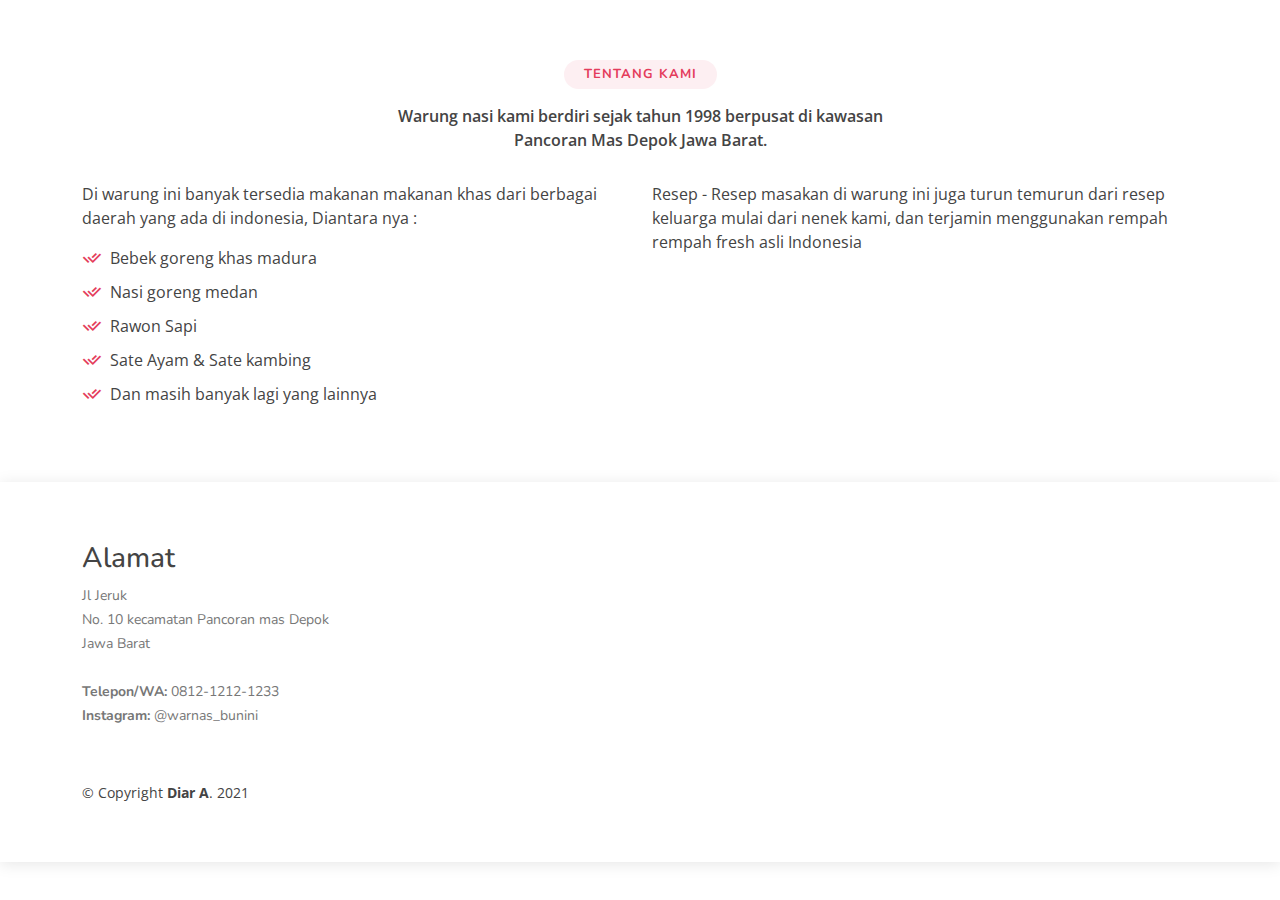
==== about.html @ f4745e51 "add new file about.html" ====
<!DOCTYPE html>
<html lang="en">

<head>
  <meta charset="utf-8">
  <meta content="width=device-width, initial-scale=1.0" name="viewport">

  <title>Warung Nasi Ibu Nini</title>
  <meta content="" name="description">
  <meta content="" name="keywords">

  <!-- Favicons -->
  <link href="" rel="icon">
  <link href="assets/img/apple-touch-icon.png" rel="apple-touch-icon">

  <!-- Google Fonts -->
  <link href="https://fonts.googleapis.com/css?family=Open+Sans:300,300i,400,400i,600,600i,700,700i|Nunito:300,300i,400,400i,600,600i,700,700i|Poppins:300,300i,400,400i,500,500i,600,600i,700,700i" rel="stylesheet">

  <!-- Vendor CSS Files -->
  <link href="assets/vendor/bootstrap/css/bootstrap.min.css" rel="stylesheet">
  <link href="assets/vendor/bootstrap-icons/bootstrap-icons.css" rel="stylesheet">
  <link href="assets/vendor/boxicons/css/boxicons.min.css" rel="stylesheet">
  <link href="assets/vendor/glightbox/css/glightbox.min.css" rel="stylesheet">
  <link href="assets/vendor/remixicon/remixicon.css" rel="stylesheet">
  <link href="assets/vendor/swiper/swiper-bundle.min.css" rel="stylesheet">

  <!-- Template Main CSS File -->
  <link href="assets/css/style.css" rel="stylesheet">

  <!-- =======================================================
  * Template Name: Tempo - v4.3.0
  * Template URL: https://bootstrapmade.com/tempo-free-onepage-bootstrap-theme/
  * Author: BootstrapMade.com
  * License: https://bootstrapmade.com/license/
  ======================================================== -->
</head>

<body>

    <section id="about" class="about">
        <div class="container">
  
          <div class="section-title">
            <h2>Tentang Kami</h2>
            <p>Warung nasi kami berdiri sejak tahun 1998 berpusat di kawasan Pancoran Mas Depok Jawa Barat.</p>
          </div>
  
          <div class="row content">
            <div class="col-lg-6">
              <p>
                Di warung ini banyak tersedia makanan makanan khas dari berbagai daerah yang ada di indonesia, Diantara nya : 
              </p>
              <ul>
                <li><i class="ri-check-double-line"></i> Bebek goreng khas madura</li>
                <li><i class="ri-check-double-line"></i> Nasi goreng medan</li>
                <li><i class="ri-check-double-line"></i> Rawon Sapi</li>
                <li><i class="ri-check-double-line"></i> Sate Ayam & Sate kambing</li>
                <li><i class="ri-check-double-line"></i> Dan masih banyak lagi yang lainnya</li>
              </ul>
            </div>
            <div class="col-lg-6 pt-4 pt-lg-0">
              <p>
                Resep - Resep masakan di warung ini juga turun temurun dari resep keluarga mulai dari nenek kami, dan terjamin menggunakan rempah rempah fresh asli Indonesia
              </p>
        
            </div>
          </div>
  
        </div>
      </section><!-- End About Section -->

      <footer id="footer">

        <div class="footer-top">
          <div class="container">
            <div class="row">
    
              <div class="col-lg-3 col-md-6 footer-contact">
                <h3>Alamat</h3>
                <p>
                  Jl Jeruk <br>
                  No. 10 kecamatan Pancoran mas Depok<br>
                  Jawa Barat <br><br>
                  <strong>Telepon/WA:</strong> 0812-1212-1233<br>
                  <strong>Instagram:</strong> @warnas_bunini<br>
                </p>
              </div>
    
          
        <div class="container d-md-flex py-4">
    
          <div class="me-md-auto text-center text-md-start">
            <div class="copyright">
              &copy; Copyright <strong><span>Diar A</span></strong>. 2021
            </div>
            <div class="credits">
           
            </div>
          </div>
          <!-- <div class="social-links text-center text-md-right pt-3 pt-md-0">
            <a href="#" class="twitter"><i class="bx bxl-twitter"></i></a>
            <a href="#" class="facebook"><i class="bx bxl-facebook"></i></a>
            <a href="#" class="instagram"><i class="bx bxl-instagram"></i></a>
            <a href="#" class="google-plus"><i class="bx bxl-skype"></i></a>
            <a href="#" class="linkedin"><i class="bx bxl-linkedin"></i></a>
          </div>
        </div>
      </footer><!-- End Footer -->
    
      <a href="#" class="back-to-top d-flex align-items-center justify-content-center"><i class="bi bi-arrow-up-short"></i></a>
    
      <!-- Vendor JS Files -->
      <script src="assets/vendor/bootstrap/js/bootstrap.bundle.min.js"></script>
      <script src="assets/vendor/glightbox/js/glightbox.min.js"></script>
      <script src="assets/vendor/isotope-layout/isotope.pkgd.min.js"></script>
      <script src="assets/vendor/php-email-form/validate.js"></script>
      <script src="assets/vendor/swiper/swiper-bundle.min.js"></script>
    
      <!-- Template Main JS File -->
      <script src="assets/js/main.js"></script>
    
    </body>
    
    </html>
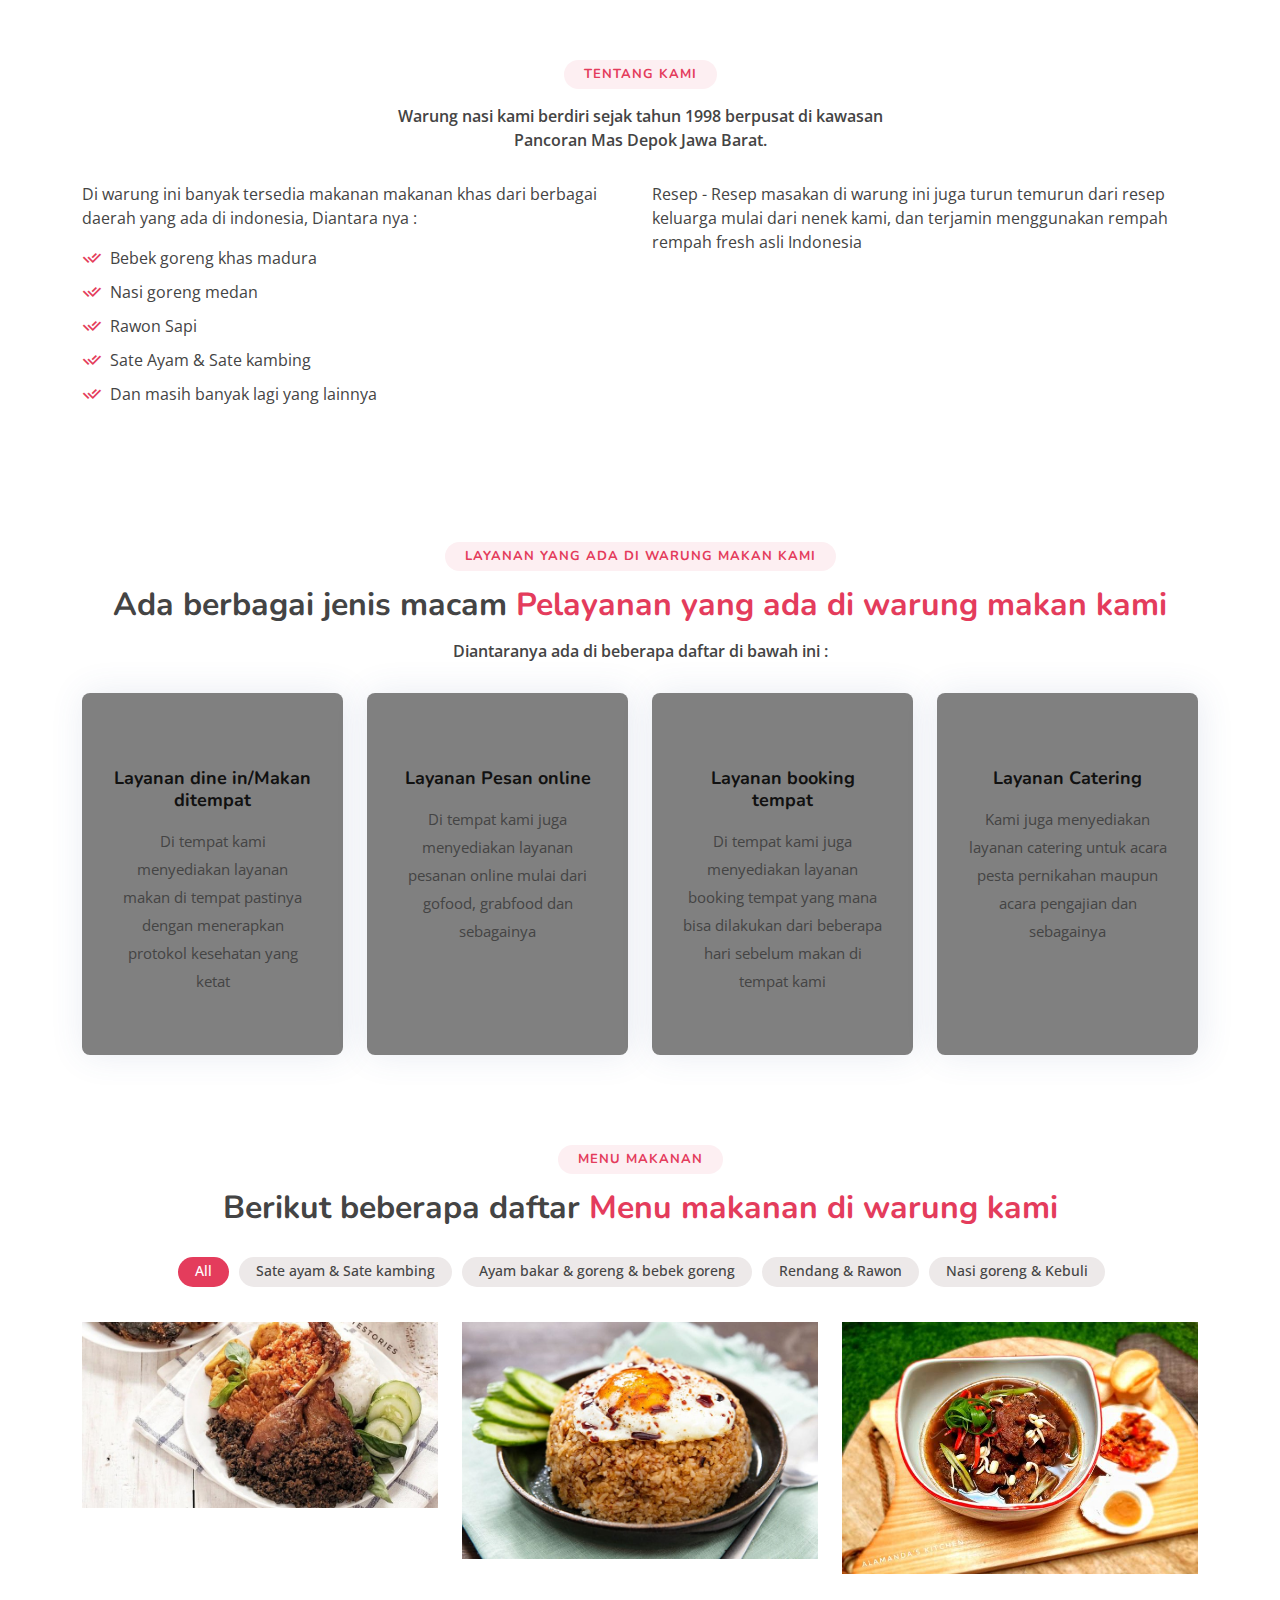
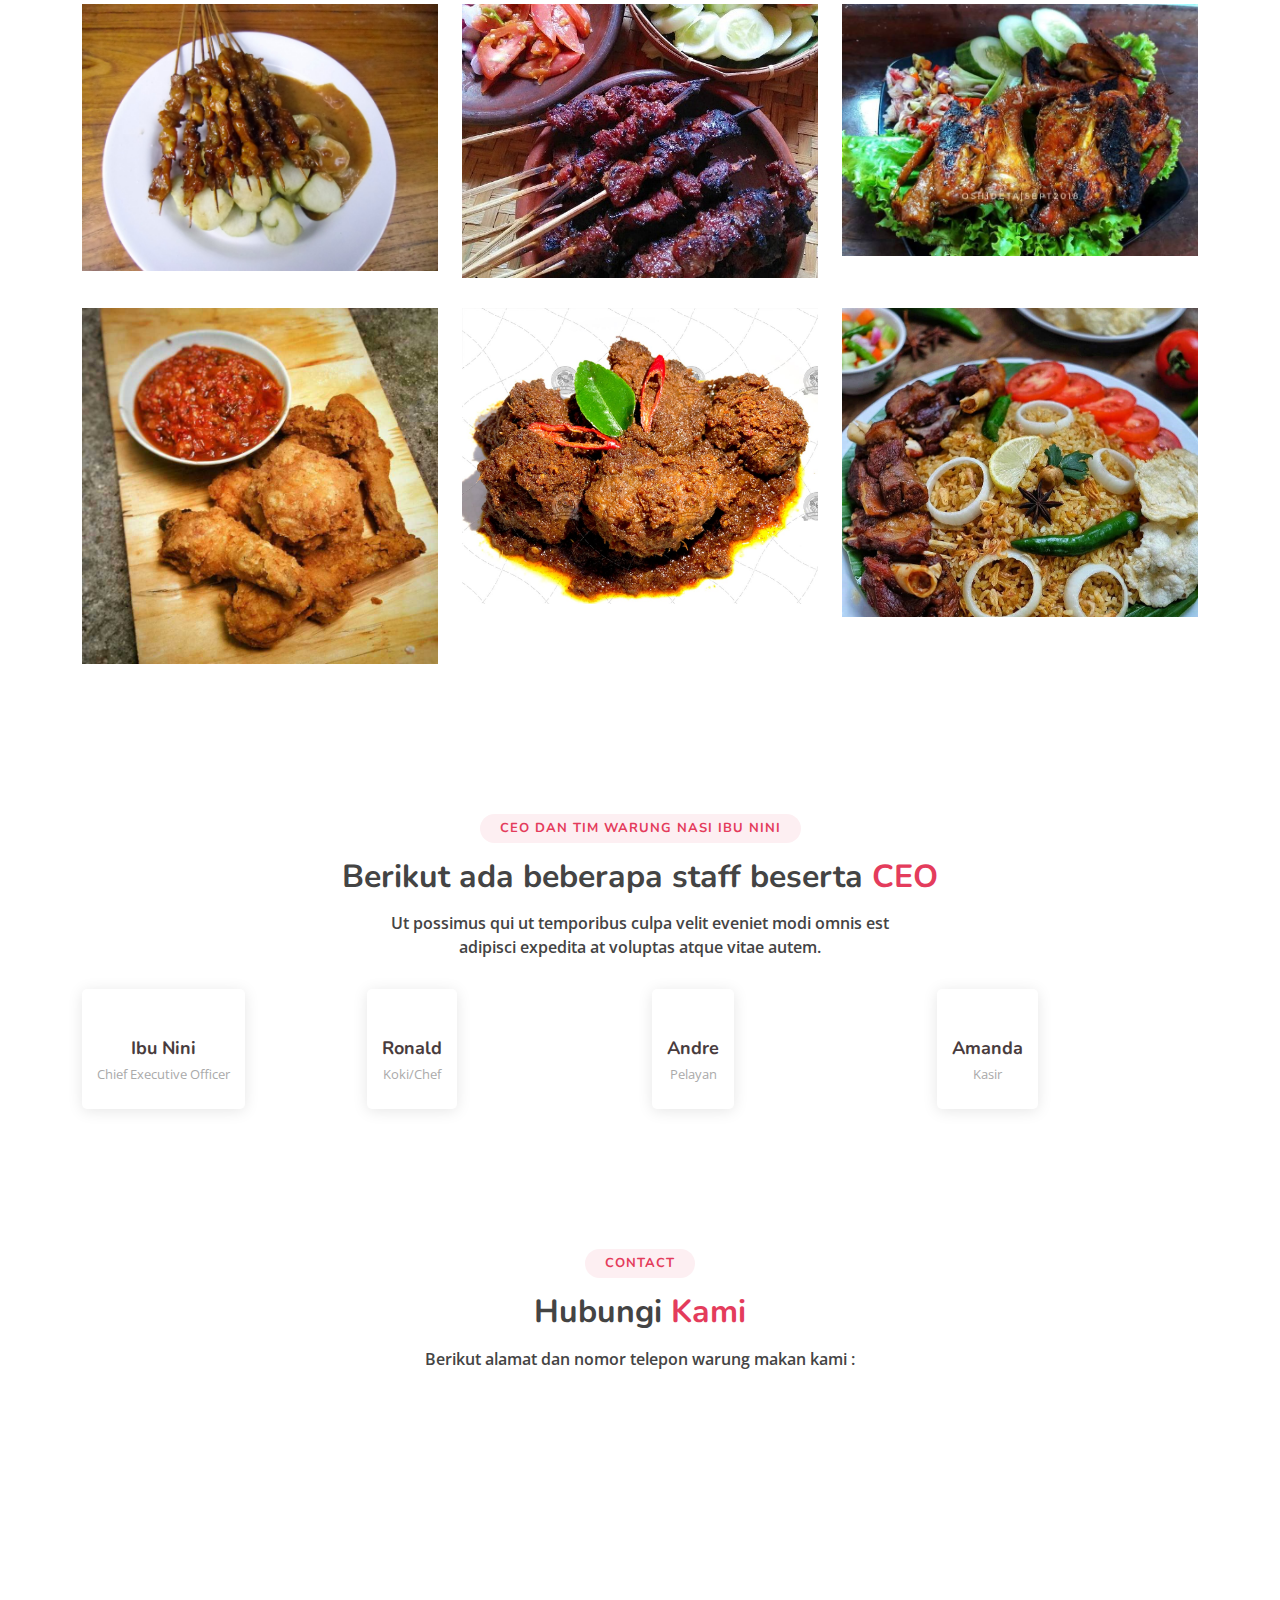
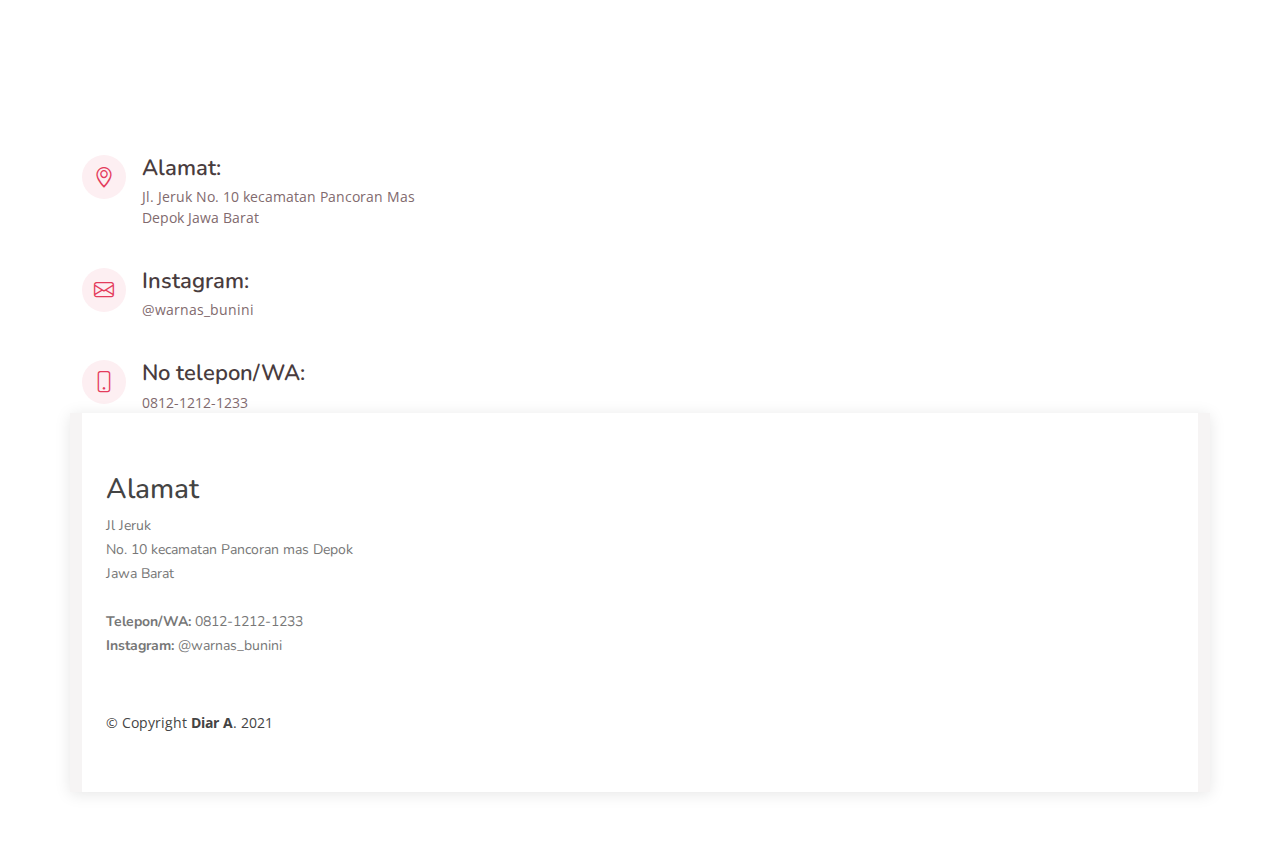
==== commit 2105d427: "edit file on about.html" ====
--- a/about.html
+++ b/about.html
@@ -69,6 +69,298 @@
         </div>
       </section><!-- End About Section -->
 
+      <section id="services" class="services">
+        <div class="container">
+  
+          <div class="section-title">
+            <h2>Layanan yang ada di warung makan kami</h2>
+            <h3>Ada berbagai jenis macam <span>Pelayanan yang ada di warung makan kami </span></h3>
+            <p>Diantaranya ada di beberapa daftar di bawah ini : </p>
+          </div>
+  
+          <div class="row">
+            <div class="col-md-6 col-lg-3 d-flex align-items-stretch mb-5 mb-lg-0">
+              <div class="icon-box">
+                <div class="icon"><i class=""></i></div>
+                <h4 class="title"><a href="">Layanan dine in/Makan ditempat</a></h4>
+                <p class="description">Di tempat kami menyediakan layanan makan di tempat pastinya dengan menerapkan protokol kesehatan yang ketat</p>
+              </div>
+            </div>
+  
+            <div class="col-md-6 col-lg-3 d-flex align-items-stretch mb-5 mb-lg-0">
+              <div class="icon-box">
+                <div class="icon"><i class=""></i></div>
+                <h4 class="title"><a href="">Layanan Pesan online</a></h4>
+                <p class="description">Di tempat kami juga menyediakan layanan pesanan online mulai dari gofood, grabfood dan sebagainya</p>
+              </div>
+            </div>
+  
+            <div class="col-md-6 col-lg-3 d-flex align-items-stretch mb-5 mb-lg-0">
+              <div class="icon-box">
+                <div class="icon"><i class=""></i></div>
+                <h4 class="title"><a href="">Layanan booking tempat</a></h4>
+                <p class="description">Di tempat kami juga menyediakan layanan booking tempat yang mana bisa dilakukan dari beberapa hari sebelum makan di tempat kami </p>
+              </div>
+            </div>
+  
+            <div class="col-md-6 col-lg-3 d-flex align-items-stretch mb-5 mb-lg-0">
+              <div class="icon-box">
+                <div class="icon"><i class=""></i></div>
+                <h4 class="title"><a href="">Layanan Catering</a></h4>
+                <p class="description">Kami juga menyediakan layanan catering untuk acara pesta pernikahan maupun acara pengajian dan sebagainya</p>
+              </div>
+            </div>
+  
+          </div>
+  
+        </div>
+      </section><!-- End Services Section -->
+
+      <section id="portfolio" class="portfolio">
+        <div class="container">
+  
+          <div class="section-title">
+            <h2>Menu Makanan</h2>
+            <h3>Berikut beberapa daftar <span>Menu makanan di warung kami</span></h3>
+          </div>
+  
+          <div class="row">
+            <div class="col-lg-12 d-flex justify-content-center">
+              <ul id="portfolio-flters">
+                <li data-filter="*" class="filter-active">All</li>
+                <li data-filter=".filter-sate">Sate ayam & Sate kambing</li>
+                <li data-filter=".filter-ayam">Ayam bakar & goreng & bebek goreng</li>
+                <li data-filter=".filter-daging">Rendang & Rawon</li>
+                <li data-filter=".filter-nasi">Nasi goreng & Kebuli</li>
+              </ul>
+            </div>
+          </div>
+  
+          <div class="row portfolio-container">
+  
+            <div class="col-lg-4 col-md-6 portfolio-item filter-ayam">
+              <img src="assets/img/makanan/bebek.jpg" class="img-fluid" alt="">
+              <div class="portfolio-info">
+                <h4>Bebek Goreng Madura</h4>
+                <p>Bebek Goreng Khas Madura</p>
+                <a href="assets/img/portfolio/portfolio-1.jpg" data-gallery="portfolioGallery" class="portfolio-lightbox preview-link" title="App 1"><i class="bx bx-plus"></i></a>
+                <a href="portfolio-details.html" class="details-link" title="More Details"><i class="bx bx-link"></i></a>
+              </div>
+            </div>
+  
+            <div class="col-lg-4 col-md-6 portfolio-item filter-nasi">
+              <img src="assets/img/makanan/nasi_goreng.jpg" class="img-fluid" alt="">
+              <div class="portfolio-info">
+                <h4>Nasi goreng medan</h4>
+                <p>Nasi goreng medan</p>
+                <a href="assets/img/makanan/nasi_goreng.jpg" data-gallery="portfolioGallery" class="portfolio-lightbox preview-link" title="Nasi Goreng Medan"><i class="bx bx-plus"></i></a>
+                <a href="portfolio-details.html" class="details-link" title="More Details"><i class="bx bx-link"></i></a>
+              </div>
+            </div>
+  
+            <div class="col-lg-4 col-md-6 portfolio-item filter-daging">
+              <img src="assets/img/makanan/rawon.jpg" class="img-fluid" alt="">
+              <div class="portfolio-info">
+                <h4>Rawon Sapi</h4>
+                <p>Rawon Sapi</p>
+                <a href="assets/img/portfolio/portfolio-3.jpg" data-gallery="portfolioGallery" class="portfolio-lightbox preview-link" title="App 2"><i class="bx bx-plus"></i></a>
+                <a href="portfolio-details.html" class="details-link" title="More Details"><i class="bx bx-link"></i></a>
+              </div>
+            </div>
+  
+            <div class="col-lg-4 col-md-6 portfolio-item filter-sate">
+              <img src="assets/img/makanan/sate_ayam.jpg" class="img-fluid" alt="">
+              <div class="portfolio-info">
+                <h4>Sate Ayam</h4>
+                <p>Sate Ayam</p>
+                <a href="assets/img/makanan/sate_ayam.jpg" data-gallery="portfolioGallery" class="portfolio-lightbox preview-link" title="Sate Ayam"><i class="bx bx-plus"></i></a>
+                <a href="portfolio-details.html" class="details-link" title="More Details"><i class="bx bx-link"></i></a>
+              </div>
+            </div>
+  
+            <div class="col-lg-4 col-md-6 portfolio-item filter-sate">
+              <img src="assets/img/makanan/sate_kambing.jpg" class="img-fluid" alt="">
+              <div class="portfolio-info">
+                <h4>Sate Kambing</h4>
+                <p>Sate Kambing</p>
+                <a href="assets/img/makanan/sate_kambing.jpg" data-gallery="portfolioGallery" class="portfolio-lightbox preview-link" title="Sate Kambing"><i class="bx bx-plus"></i></a>
+                <a href="portfolio-details.html" class="details-link" title="More Details"><i class="bx bx-link"></i></a>
+              </div>
+            </div>
+  
+            <div class="col-lg-4 col-md-6 portfolio-item filter-ayam">
+              <img src="assets/img/makanan/ayam_bakar.jpg" class="img-fluid" alt="">
+              <div class="portfolio-info">
+                <h4>Ayam bakar</h4>
+                <p>Ayam bakar</p>
+                <a href="assets/img/makanan/ayam_bakar.jpg" data-gallery="portfolioGallery" class="portfolio-lightbox preview-link" title="Ayam bakar"><i class="bx bx-plus"></i></a>
+                <a href="portfolio-details.html" class="details-link" title="More Details"><i class="bx bx-link"></i></a>
+              </div>
+            </div>
+  
+            <div class="col-lg-4 col-md-6 portfolio-item filter-ayam">
+              <img src="assets/img/makanan/ayam_goreng.jpg" class="img-fluid" alt="">
+              <div class="portfolio-info">
+                <h4>Ayam Goreng</h4>
+                <p>Ayam goreng</p>
+                <a href="assets/img/makanan/ayam_goreng.jpg" data-gallery="portfolioGallery" class="portfolio-lightbox preview-link" title="Ayam goreng"><i class="bx bx-plus"></i></a>
+                <a href="portfolio-details.html" class="details-link" title="More Details"><i class="bx bx-link"></i></a>
+              </div>
+            </div>
+  
+            <div class="col-lg-4 col-md-6 portfolio-item filter-daging">
+              <img src="assets/img/makanan/rendang.jpg" class="img-fluid" alt="">
+              <div class="portfolio-info">
+                <h4>Rendang</h4>
+                <p>Rendang</p>
+                <a href="assets/img/makanan/rendang.jpg" data-gallery="portfolioGallery" class="portfolio-lightbox preview-link" title="Rendang"><i class="bx bx-plus"></i></a>
+                <a href="portfolio-details.html" class="details-link" title="More Details"><i class="bx bx-link"></i></a>
+              </div>
+            </div>
+  
+            <div class="col-lg-4 col-md-6 portfolio-item filter-nasi">
+              <img src="assets/img/makanan/nasi.jpg" class="img-fluid" alt="">
+              <div class="portfolio-info">
+                <h4>Nasi Kebuli</h4>
+                <p>Nasi Kebuli</p>
+                <a href="assets/img/makanan/nasi.jpg" data-gallery="portfolioGallery" class="portfolio-lightbox preview-link" title="Nasi Kebuli"><i class="bx bx-plus"></i></a>
+                <a href="portfolio-details.html" class="details-link" title="More Details"><i class="bx bx-link"></i></a>
+              </div>
+            </div>
+  
+          </div>
+  
+        </div>
+      </section>
+
+      <section id="team" class="team">
+        <div class="container">
+  
+          <div class="section-title">
+            <h2>Ceo dan tim warung nasi Ibu Nini</h2>
+            <h3>Berikut ada beberapa staff beserta <span>CEO</span></h3>
+            <p>Ut possimus qui ut temporibus culpa velit eveniet modi omnis est adipisci expedita at voluptas atque vitae autem.</p>
+          </div>
+  
+          <div class="row">
+  
+            <div class="col-lg-3 col-md-6 d-flex align-items-stretch">
+              <div class="member">
+                <div class="member-img">
+                  <img src="" class="img-fluid" alt="">
+                  <div class="social">
+                    <a href=""><i class="bi bi-twitter"></i></a>
+                    <a href=""><i class="bi bi-facebook"></i></a>
+                    <a href=""><i class="bi bi-instagram"></i></a>
+                    <a href=""><i class="bi bi-linkedin"></i></a>
+                  </div>
+                </div>
+                <div class="member-info">
+                  <h4>Ibu Nini</h4>
+                  <span>Chief Executive Officer</span>
+                </div>
+              </div>
+            </div>
+  
+            <div class="col-lg-3 col-md-6 d-flex align-items-stretch">
+              <div class="member">
+                <div class="member-img">
+                  <img src="" class="img-fluid" alt="">
+                  <div class="social">
+                    <a href=""><i class="bi bi-twitter"></i></a>
+                    <a href=""><i class="bi bi-facebook"></i></a>
+                    <a href=""><i class="bi bi-instagram"></i></a>
+                    <a href=""><i class="bi bi-linkedin"></i></a>
+                  </div>
+                </div>
+                <div class="member-info">
+                  <h4>Ronald</h4>
+                  <span>Koki/Chef</span>
+                </div>
+              </div>
+            </div>
+  
+            <div class="col-lg-3 col-md-6 d-flex align-items-stretch">
+              <div class="member">
+                <div class="member-img">
+                  <img src="" class="img-fluid" alt="">
+                  <div class="social">
+                    <a href=""><i class="bi bi-twitter"></i></a>
+                    <a href=""><i class="bi bi-facebook"></i></a>
+                    <a href=""><i class="bi bi-instagram"></i></a>
+                    <a href=""><i class="bi bi-linkedin"></i></a>
+                  </div>
+                </div>
+                <div class="member-info">
+                  <h4>Andre</h4>
+                  <span>Pelayan</span>
+                </div>
+              </div>
+            </div>
+  
+            <div class="col-lg-3 col-md-6 d-flex align-items-stretch">
+              <div class="member">
+                <div class="member-img">
+                  <img src="" class="img-fluid" alt="">
+                  <div class="social">
+                    <a href=""><i class="bi bi-twitter"></i></a>
+                    <a href=""><i class="bi bi-facebook"></i></a>
+                    <a href=""><i class="bi bi-instagram"></i></a>
+                    <a href=""><i class="bi bi-linkedin"></i></a>
+                  </div>
+                </div>
+                <div class="member-info">
+                  <h4>Amanda</h4>
+                  <span>Kasir</span>
+                </div>
+              </div>
+            </div>
+  
+          </div>
+  
+        </div>
+      </section><!-- End Team Section -->
+  
+      <!-- ======= Contact Section ======= -->
+      <section id="contact" class="contact">
+        <div class="container">
+  
+          <div class="section-title">
+            <h2>Contact</h2>
+            <h3>Hubungi <span>Kami</span></h3>
+            <p>Berikut alamat dan nomor telepon warung makan kami : </p>
+          </div>
+  
+          <div>
+            <iframe src="https://www.google.com/maps/embed?pb=!1m18!1m12!1m3!1d3964.919554271836!2d106.79176461477009!3d-6.404365295366127!2m3!1f0!2f0!3f0!3m2!1i1024!2i768!4f13.1!3m3!1m2!1s0x2e69e91547768489%3A0x8e4fe12301f94c27!2sJl.%20Chentiong%20II%2C%20Rangkapan%20Jaya%2C%20Kec.%20Pancoran%20Mas%2C%20Kota%20Depok%2C%20Jawa%20Barat%2016435!5e0!3m2!1sen!2sid!4v1629292716322!5m2!1sen!2sid" width="1300" height="300" style="border:0;" allowfullscreen="" loading="lazy"></iframe>
+          </div>
+  
+          <div class="row mt-5">
+  
+            <div class="col-lg-4">
+              <div class="info">
+                <div class="address">
+                  <i class="bi bi-geo-alt"></i>
+                  <h4>Alamat:</h4>
+                  <p>Jl. Jeruk No. 10 kecamatan Pancoran Mas Depok Jawa Barat</p>
+                </div>
+  
+                <div class="email">
+                  <i class="bi bi-envelope"></i>
+                  <h4>Instagram:</h4>
+                  <p>@warnas_bunini</p>
+                </div>
+  
+                <div class="phone">
+                  <i class="bi bi-phone"></i>
+                  <h4>No telepon/WA:</h4>
+                  <p>0812-1212-1233</p>
+                </div>
+  
+              </div>
+  
+            </div>
+
       <footer id="footer">
 
         <div class="footer-top">
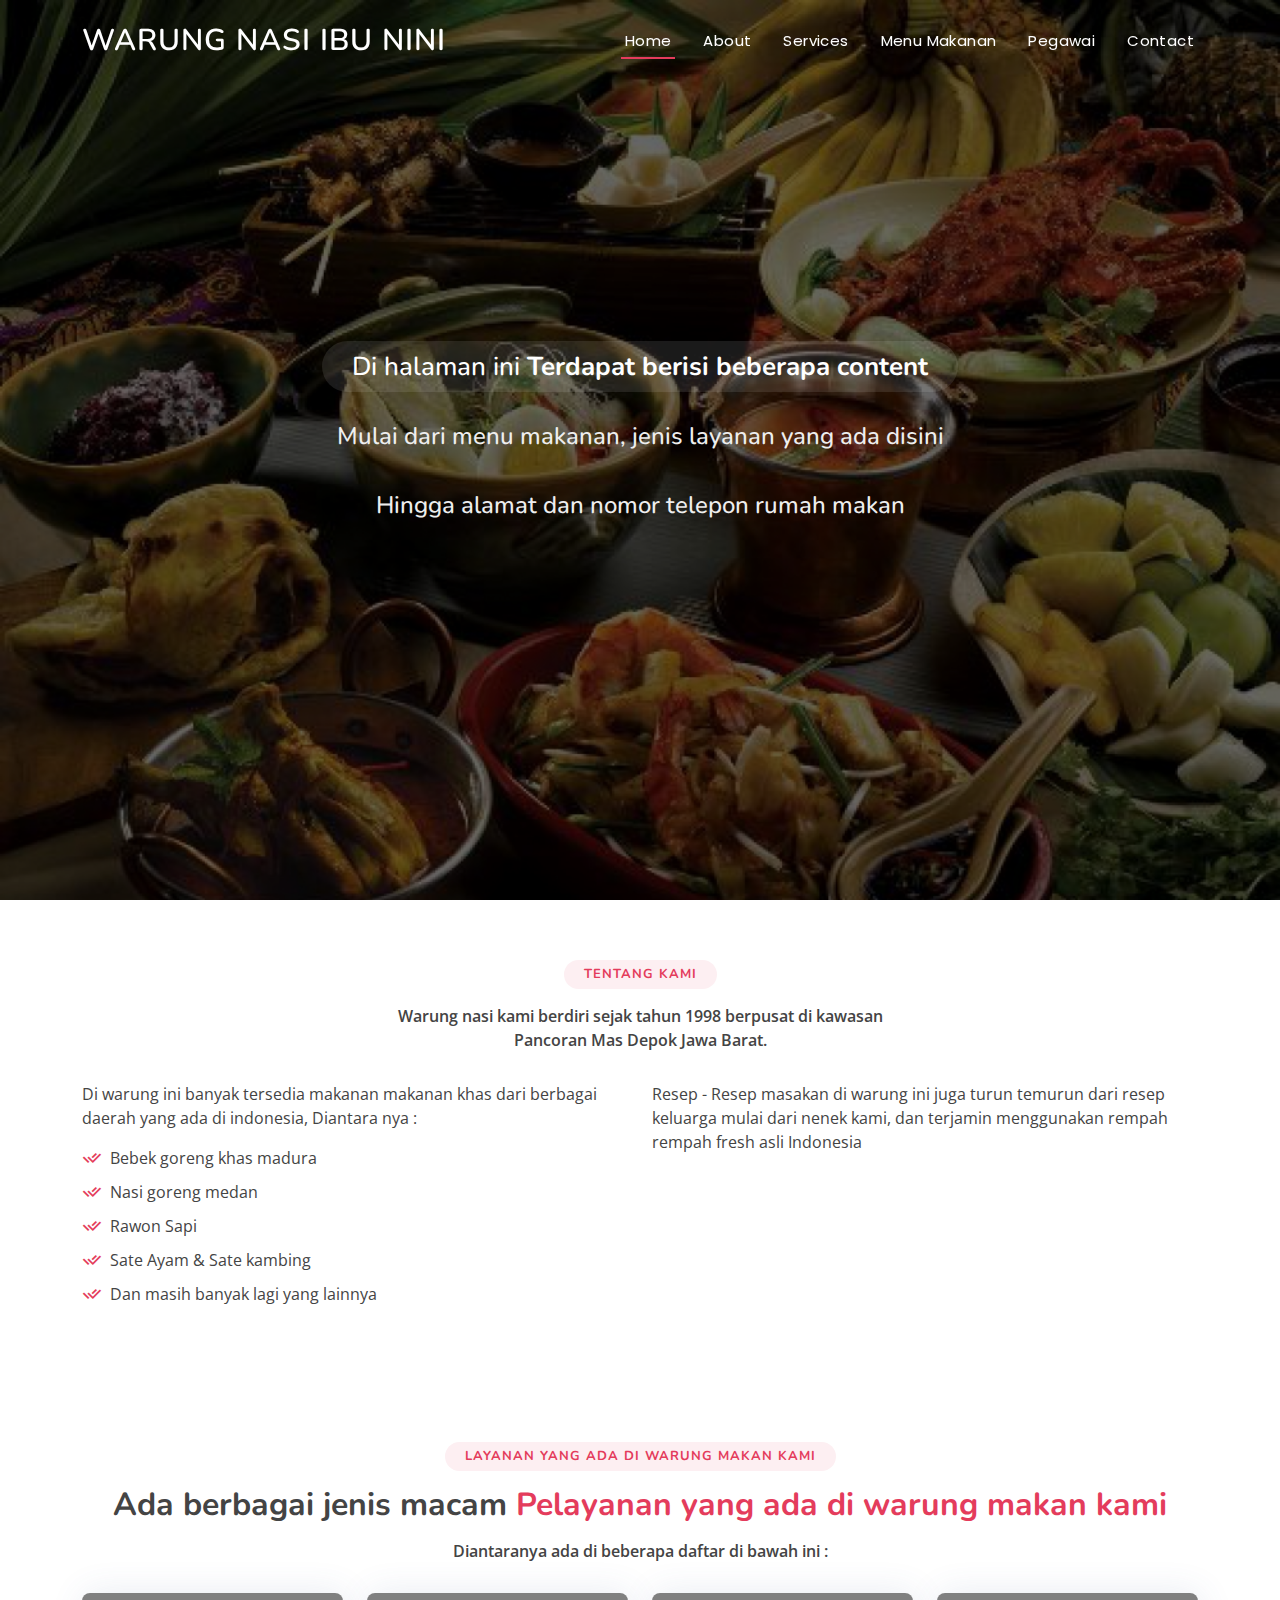
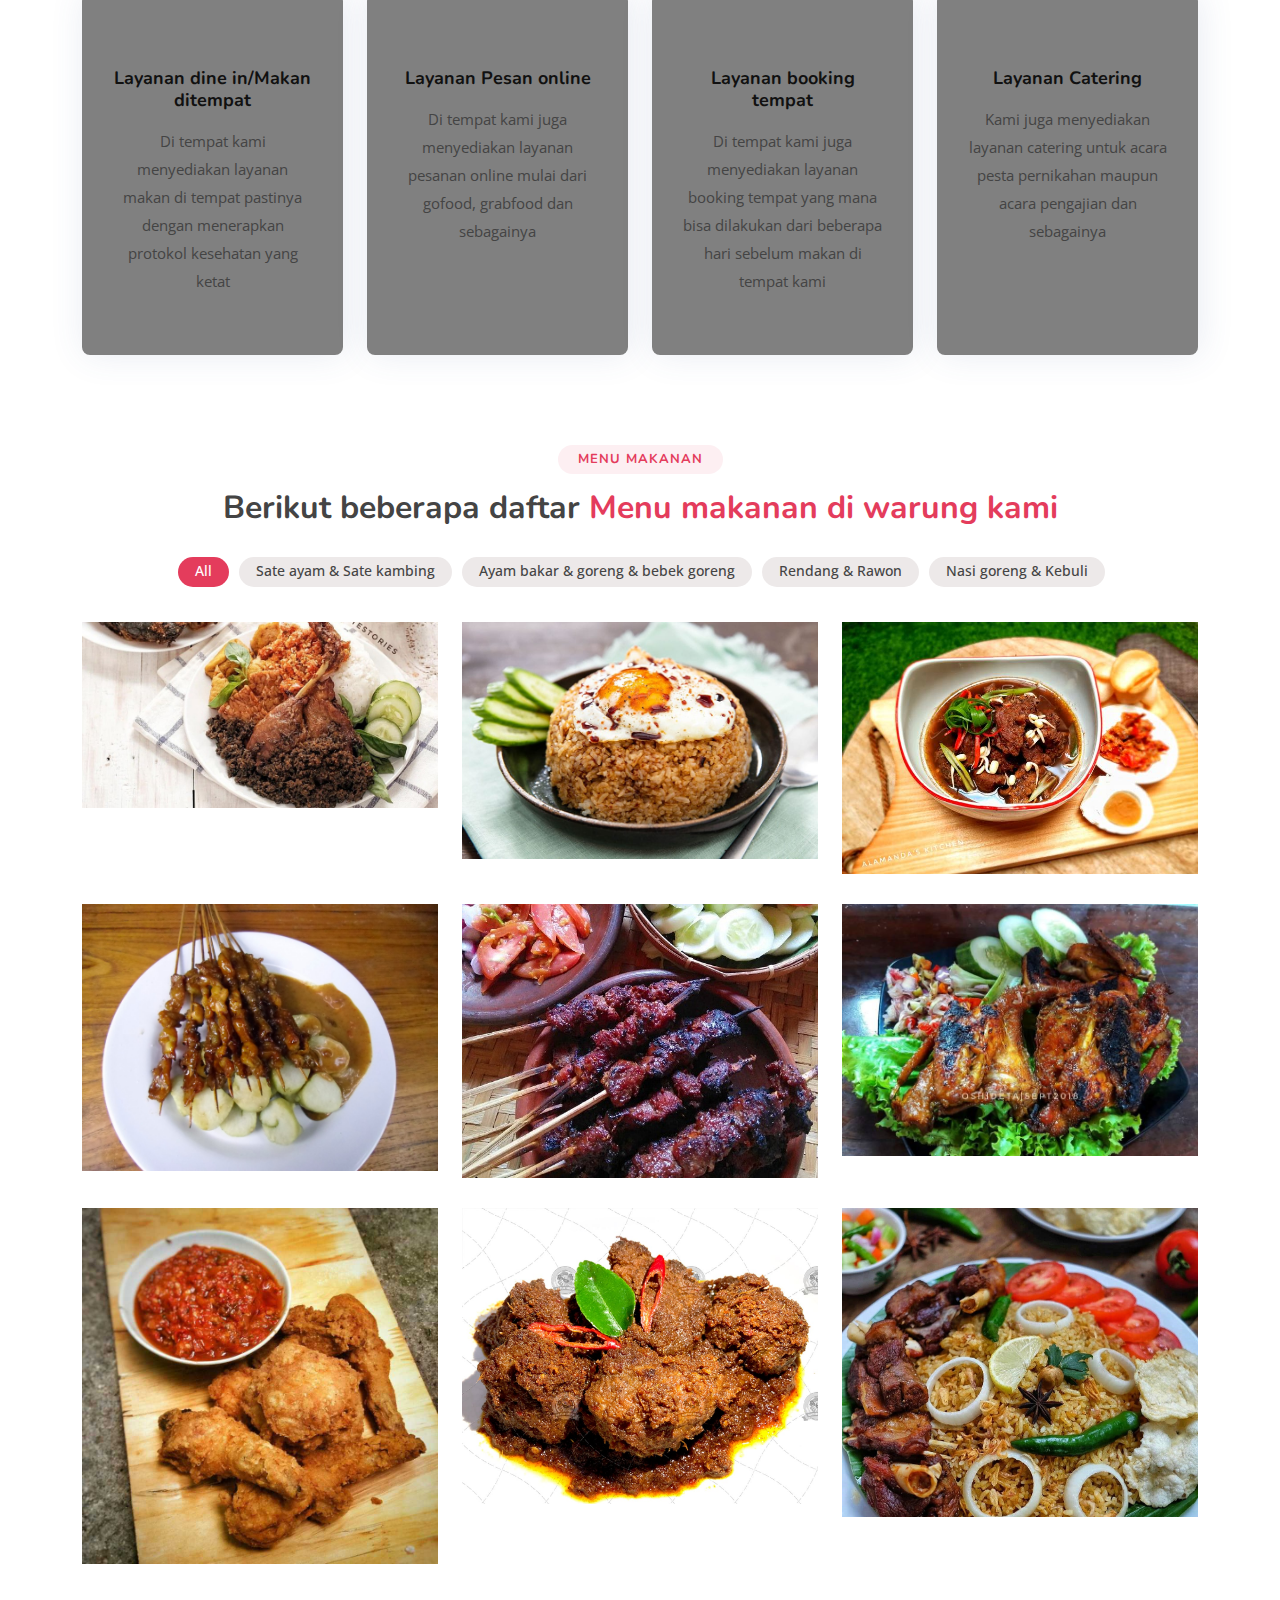
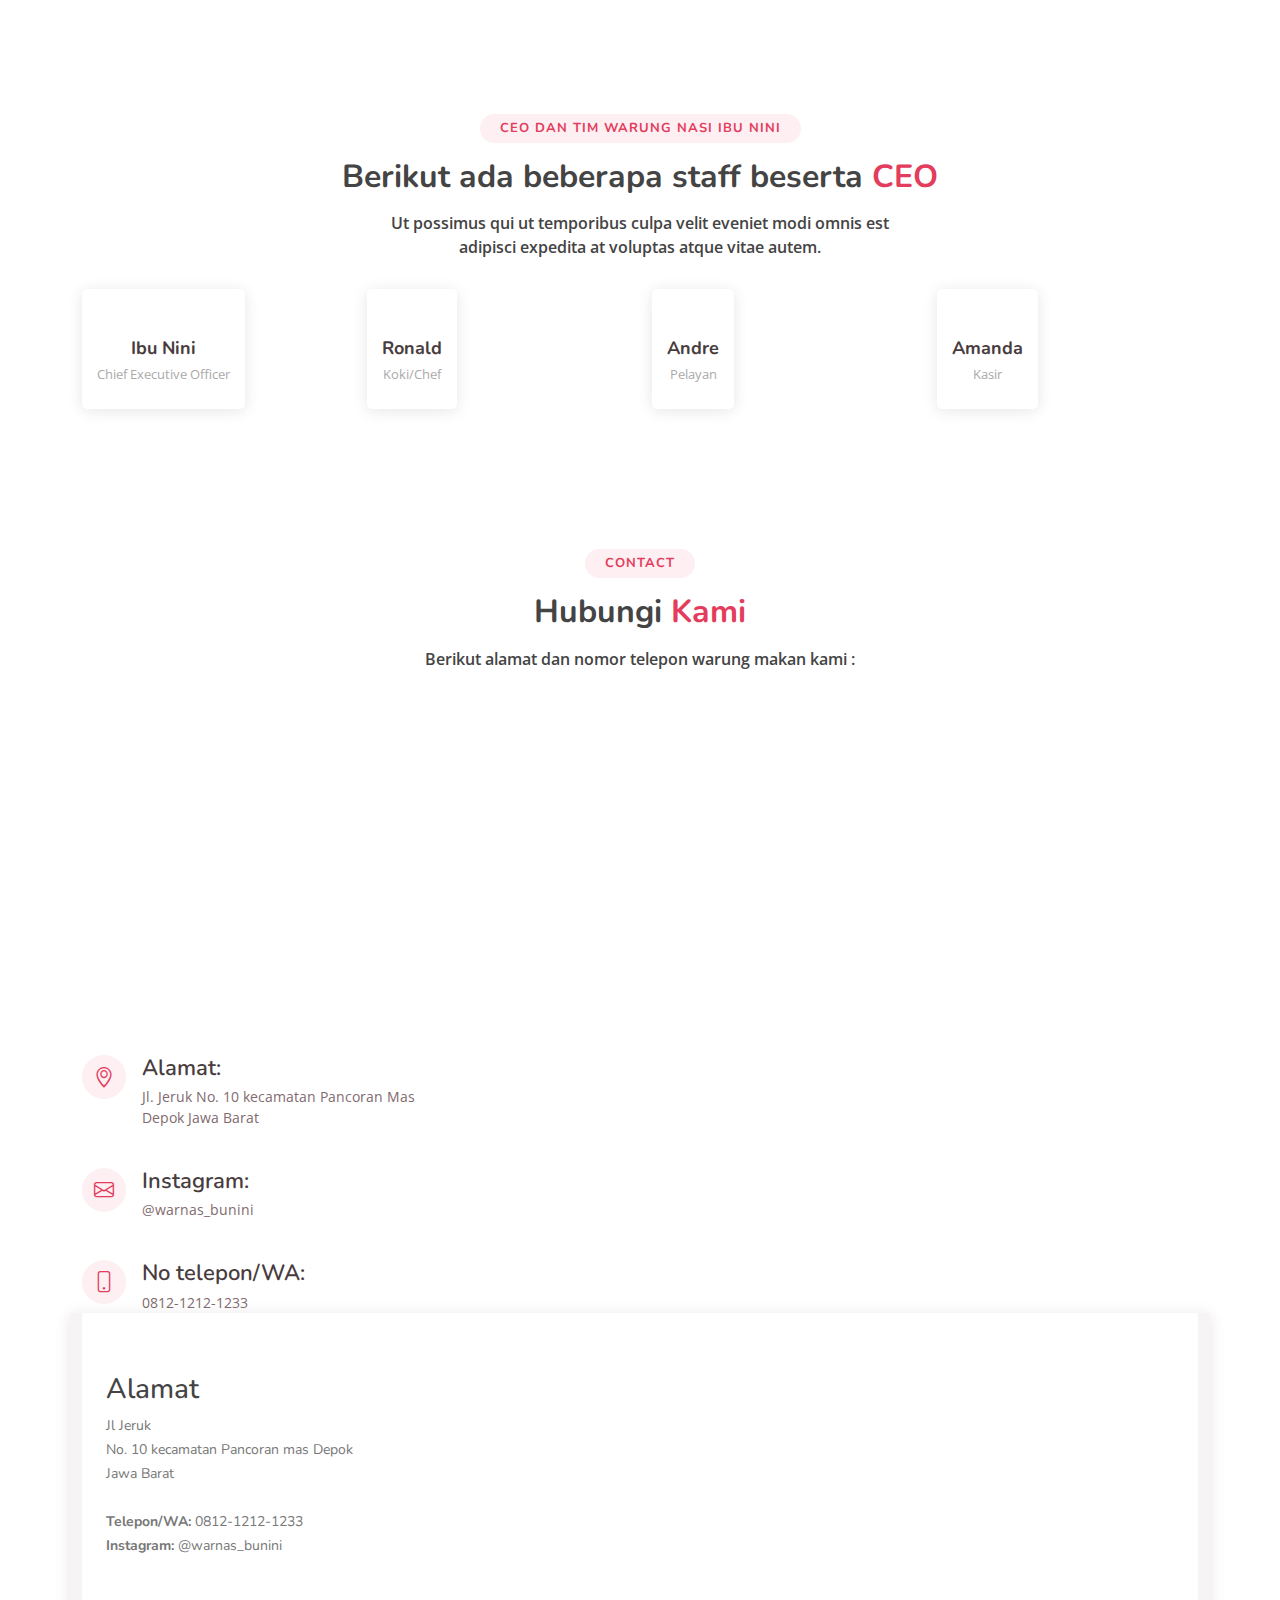
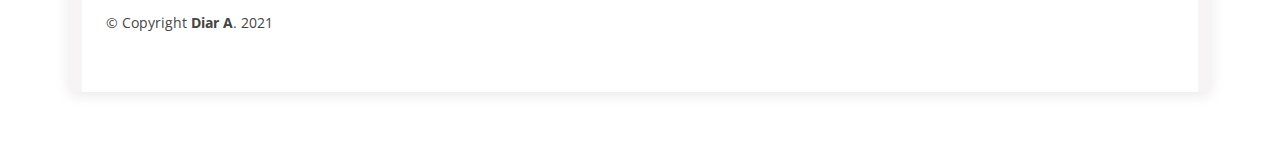
==== commit 8992ad5f: "changes content on file index and about.html" ====
--- a/about.html
+++ b/about.html
@@ -36,6 +36,33 @@
 </head>
 
 <body>
+
+    <header id="header" class="fixed-top ">
+        <div class="container d-flex align-items-center justify-content-between">
+    
+          <h1 class="logo"><a href="index.html">Warung Nasi Ibu Nini</a></h1>
+          <!-- Uncomment below if you prefer to use an image logo -->
+          <!-- <a href="index.html" class="logo"><img src="assets/img/logo.png" alt="" class="img-fluid"></a>-->
+    
+          <nav id="navbar" class="navbar">
+            <ul>
+              <li><a class="nav-link scrollto active" href="#hero">Home</a></li>
+              <li><a class="nav-link scrollto" href="#about">About</a></li>
+              <li><a class="nav-link scrollto" href="#services">Services</a></li>
+              <li><a class="nav-link scrollto " href="#portfolio">Menu Makanan</a></li>
+              <li><a class="nav-link scrollto" href="#team">Pegawai</a></li>
+              <li><a class="nav-link scrollto" href="#contact">Contact</a></li>
+
+            </div>
+        </header>
+
+        <section id="hero">
+            <div class="hero-container">
+                <h3>Di halaman ini <strong>Terdapat berisi beberapa content</strong></h3>
+                <h2>Mulai dari menu makanan, jenis layanan yang ada disini</h2>
+                <h2>Hingga alamat dan nomor telepon rumah makan</h2>
+           </div>
+        </section>
 
     <section id="about" class="about">
         <div class="container">
@@ -237,7 +264,7 @@
         <div class="container">
   
           <div class="section-title">
-            <h2>Ceo dan tim warung nasi Ibu Nini</h2>
+            <h2>CEO dan tim warung nasi Ibu Nini</h2>
             <h3>Berikut ada beberapa staff beserta <span>CEO</span></h3>
             <p>Ut possimus qui ut temporibus culpa velit eveniet modi omnis est adipisci expedita at voluptas atque vitae autem.</p>
           </div>
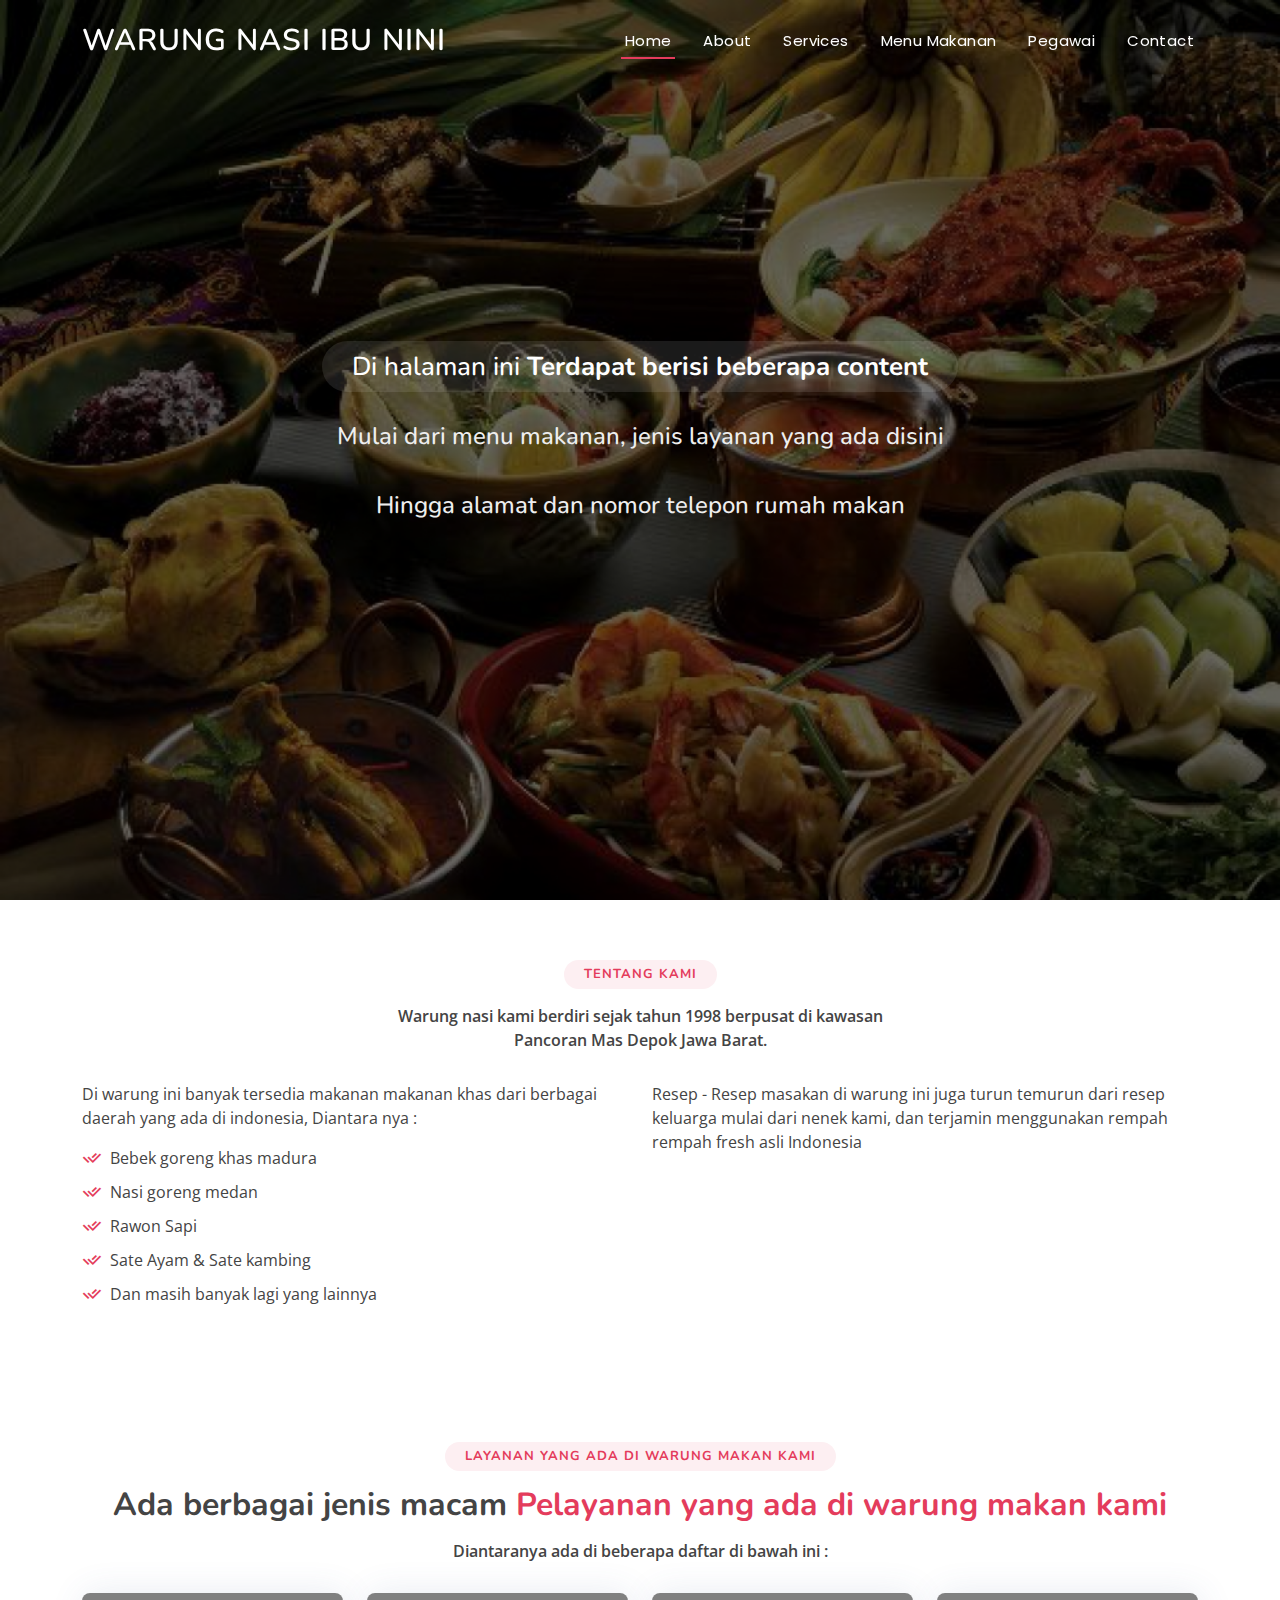
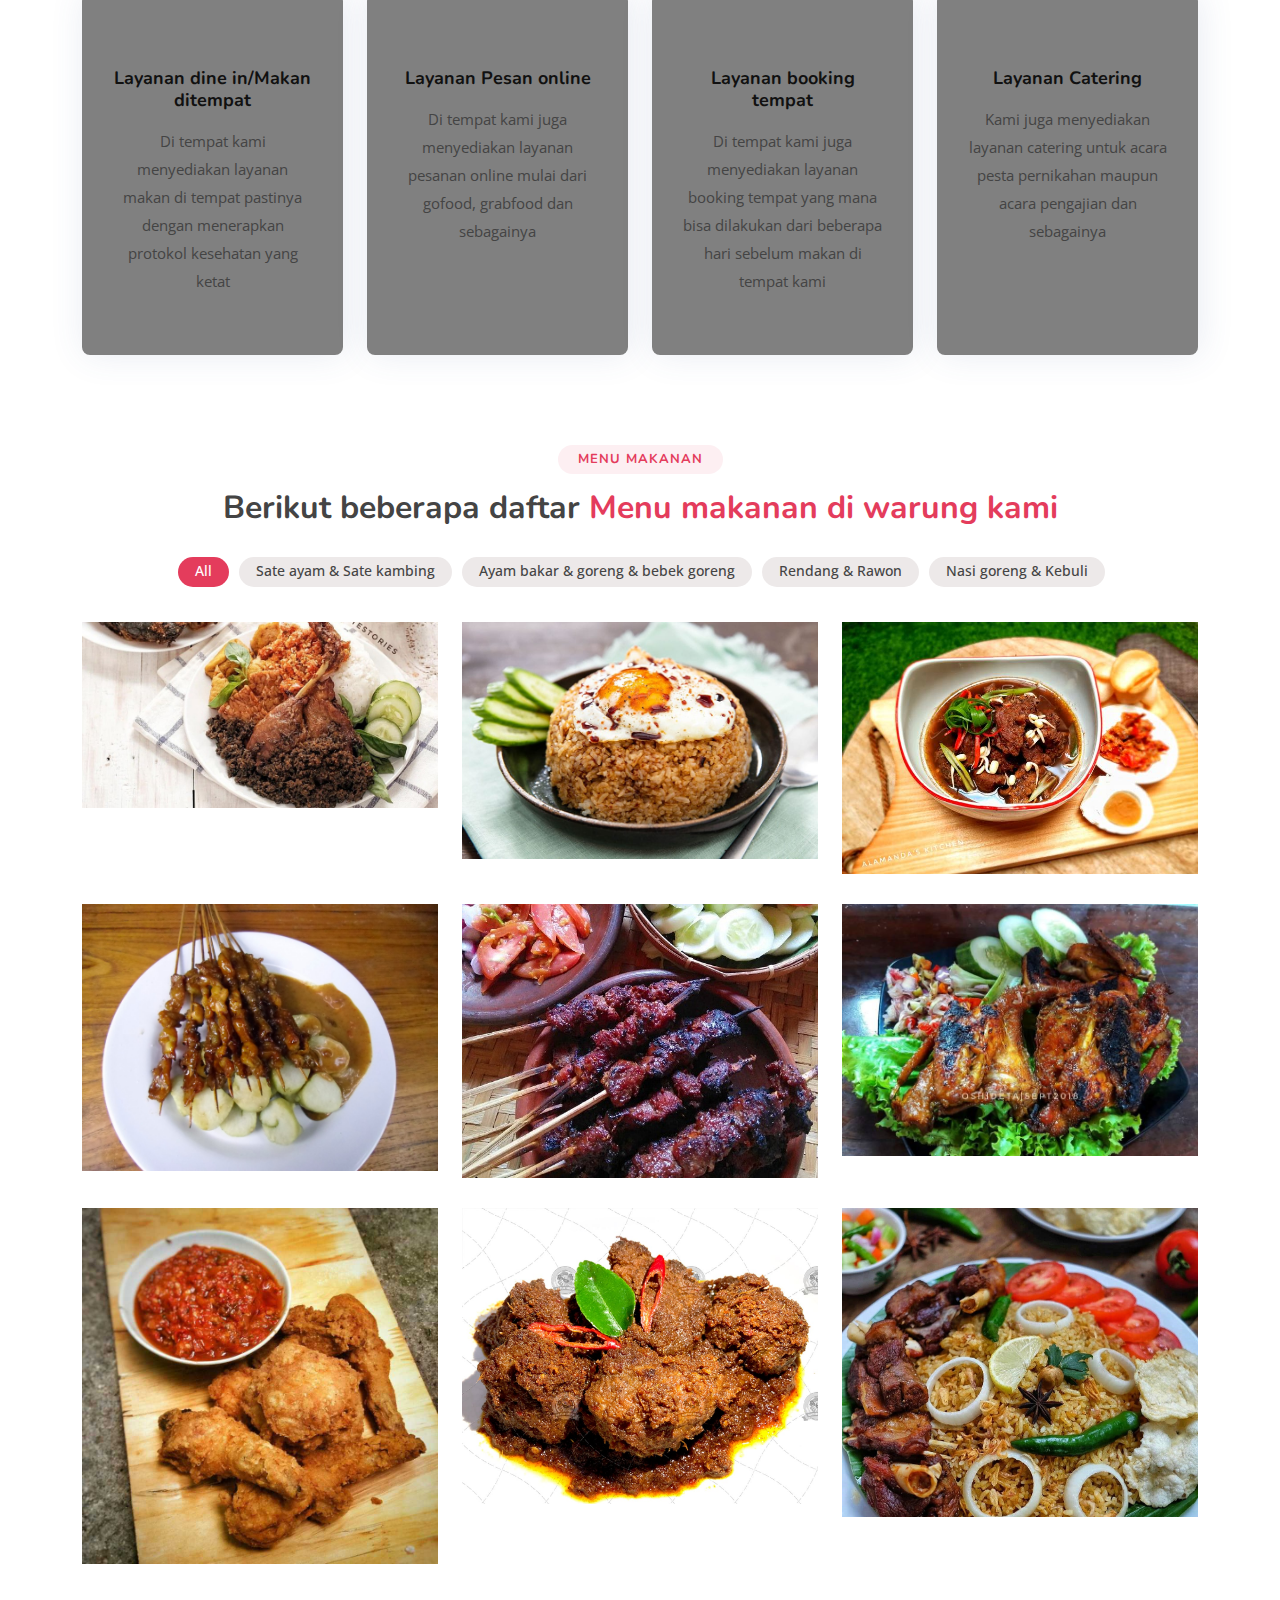
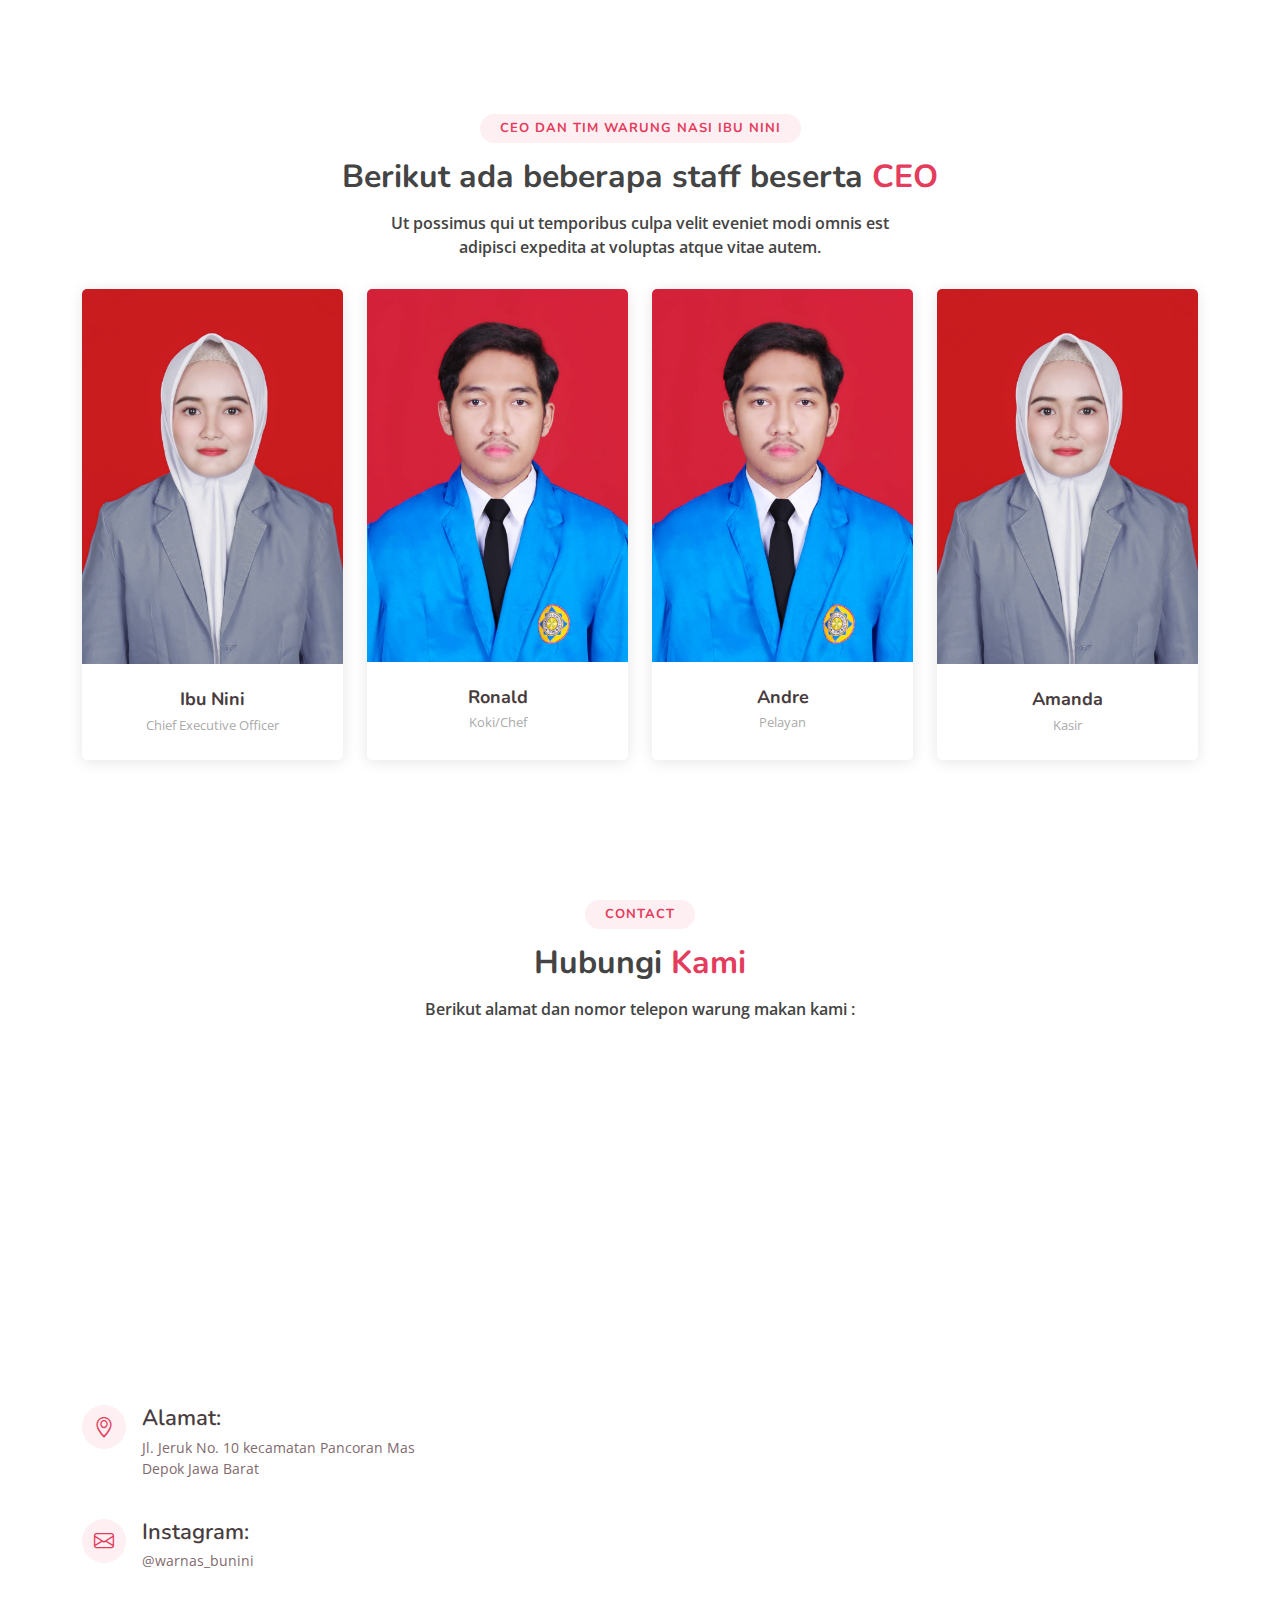
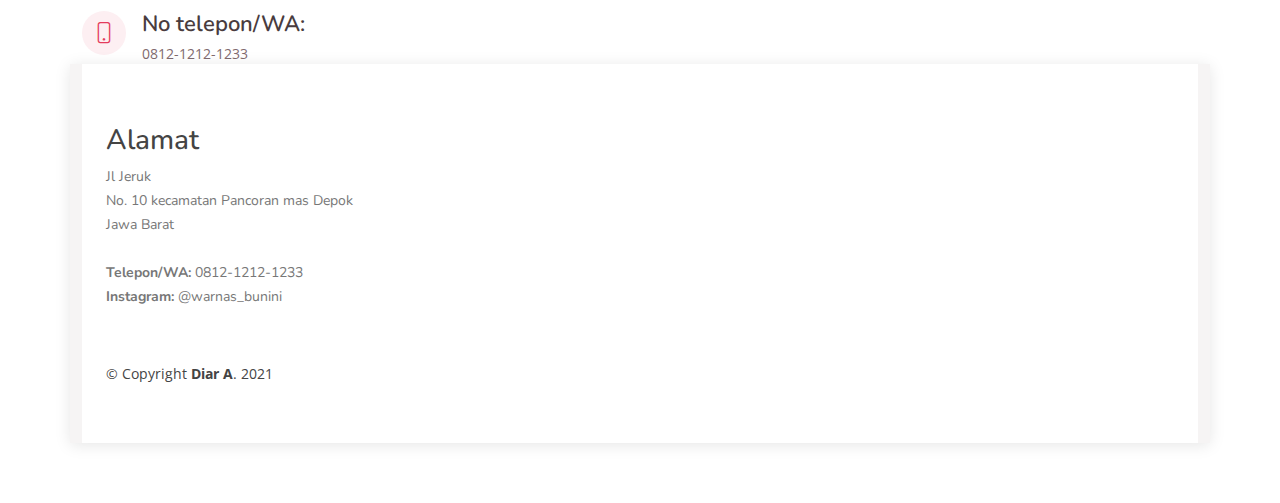
==== commit 2141d6ce: "add new img, and modified on file about.html" ====
--- a/about.html
+++ b/about.html
@@ -274,7 +274,7 @@
             <div class="col-lg-3 col-md-6 d-flex align-items-stretch">
               <div class="member">
                 <div class="member-img">
-                  <img src="" class="img-fluid" alt="">
+                  <img src="assets/img/team/nisa.jpg" class="img-fluid" alt="">
                   <div class="social">
                     <a href=""><i class="bi bi-twitter"></i></a>
                     <a href=""><i class="bi bi-facebook"></i></a>
@@ -292,7 +292,7 @@
             <div class="col-lg-3 col-md-6 d-flex align-items-stretch">
               <div class="member">
                 <div class="member-img">
-                  <img src="" class="img-fluid" alt="">
+                  <img src="assets/img/team/Diar.jpg" class="img-fluid" alt="">
                   <div class="social">
                     <a href=""><i class="bi bi-twitter"></i></a>
                     <a href=""><i class="bi bi-facebook"></i></a>
@@ -310,7 +310,7 @@
             <div class="col-lg-3 col-md-6 d-flex align-items-stretch">
               <div class="member">
                 <div class="member-img">
-                  <img src="" class="img-fluid" alt="">
+                  <img src="assets/img/team/Diar.jpg" class="img-fluid" alt="">
                   <div class="social">
                     <a href=""><i class="bi bi-twitter"></i></a>
                     <a href=""><i class="bi bi-facebook"></i></a>
@@ -328,7 +328,7 @@
             <div class="col-lg-3 col-md-6 d-flex align-items-stretch">
               <div class="member">
                 <div class="member-img">
-                  <img src="" class="img-fluid" alt="">
+                  <img src="assets/img/team/nisa.jpg" class="img-fluid" alt="">
                   <div class="social">
                     <a href=""><i class="bi bi-twitter"></i></a>
                     <a href=""><i class="bi bi-facebook"></i></a>
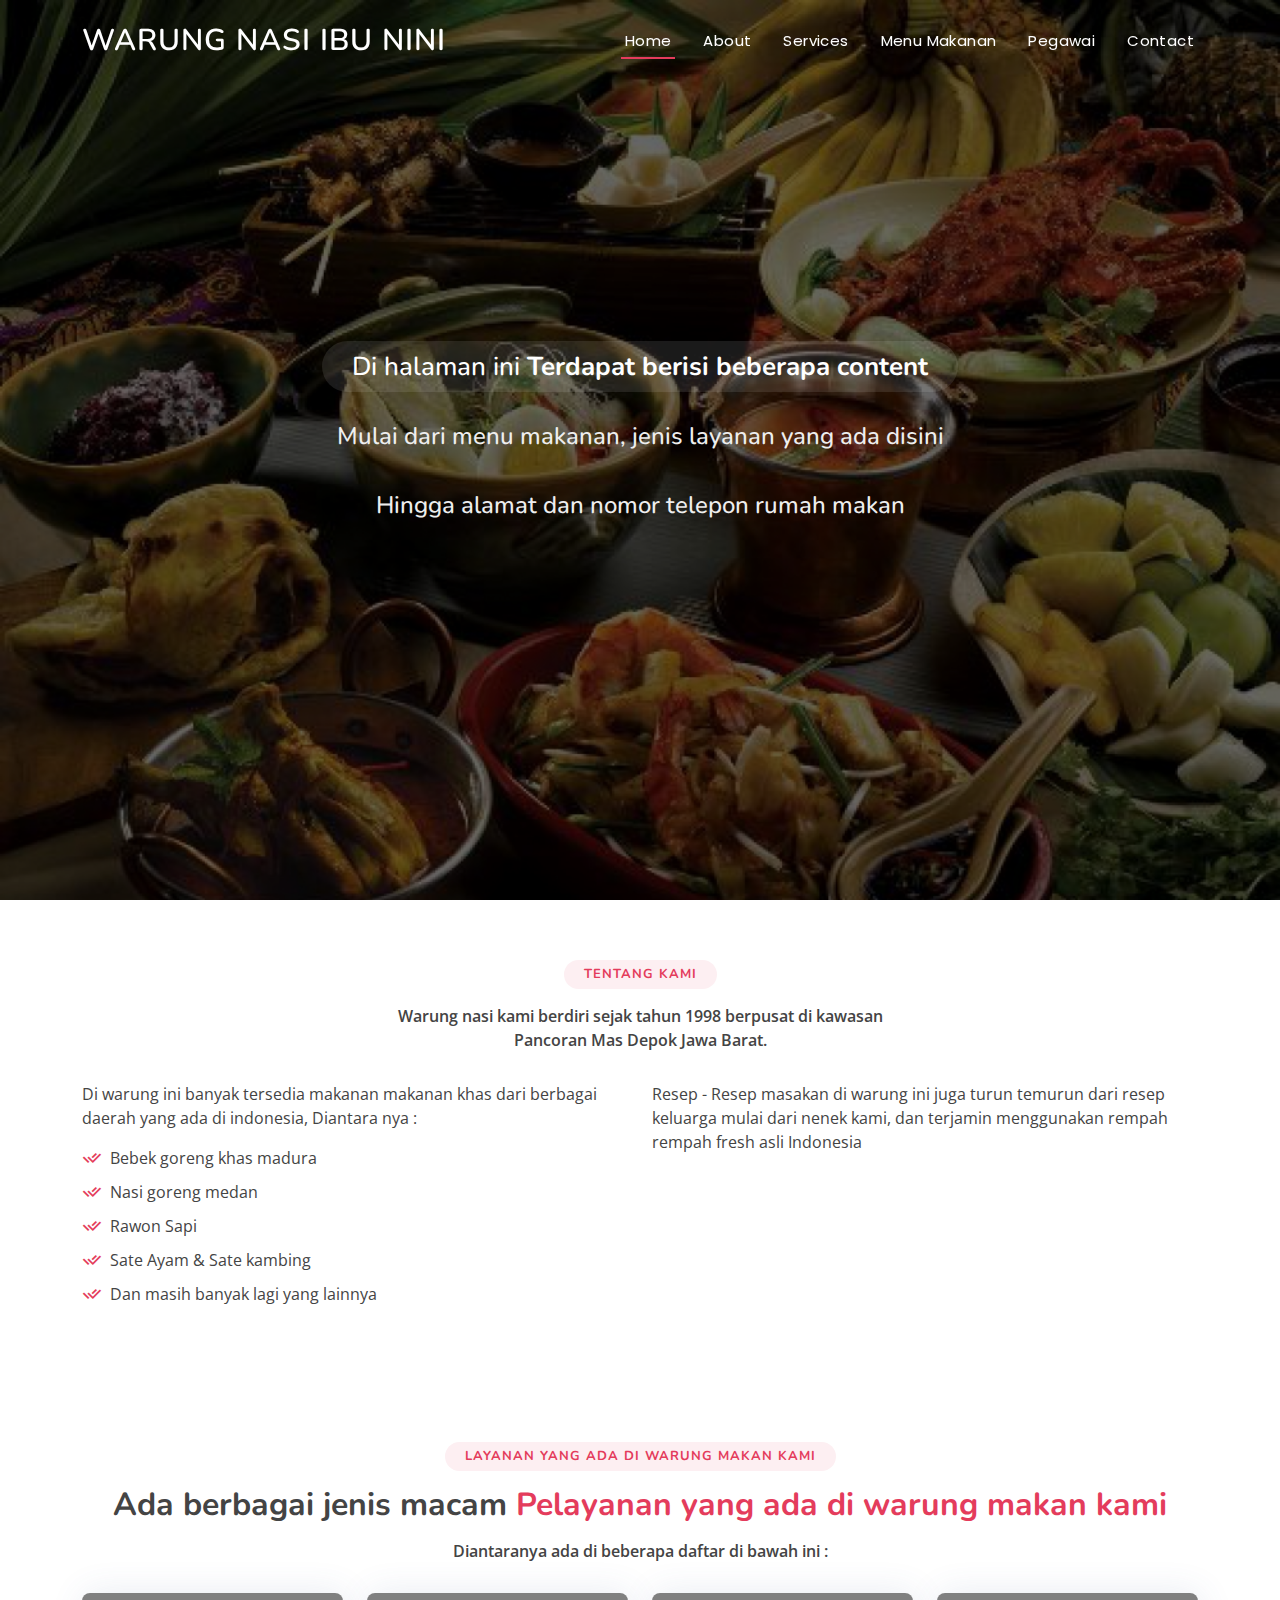
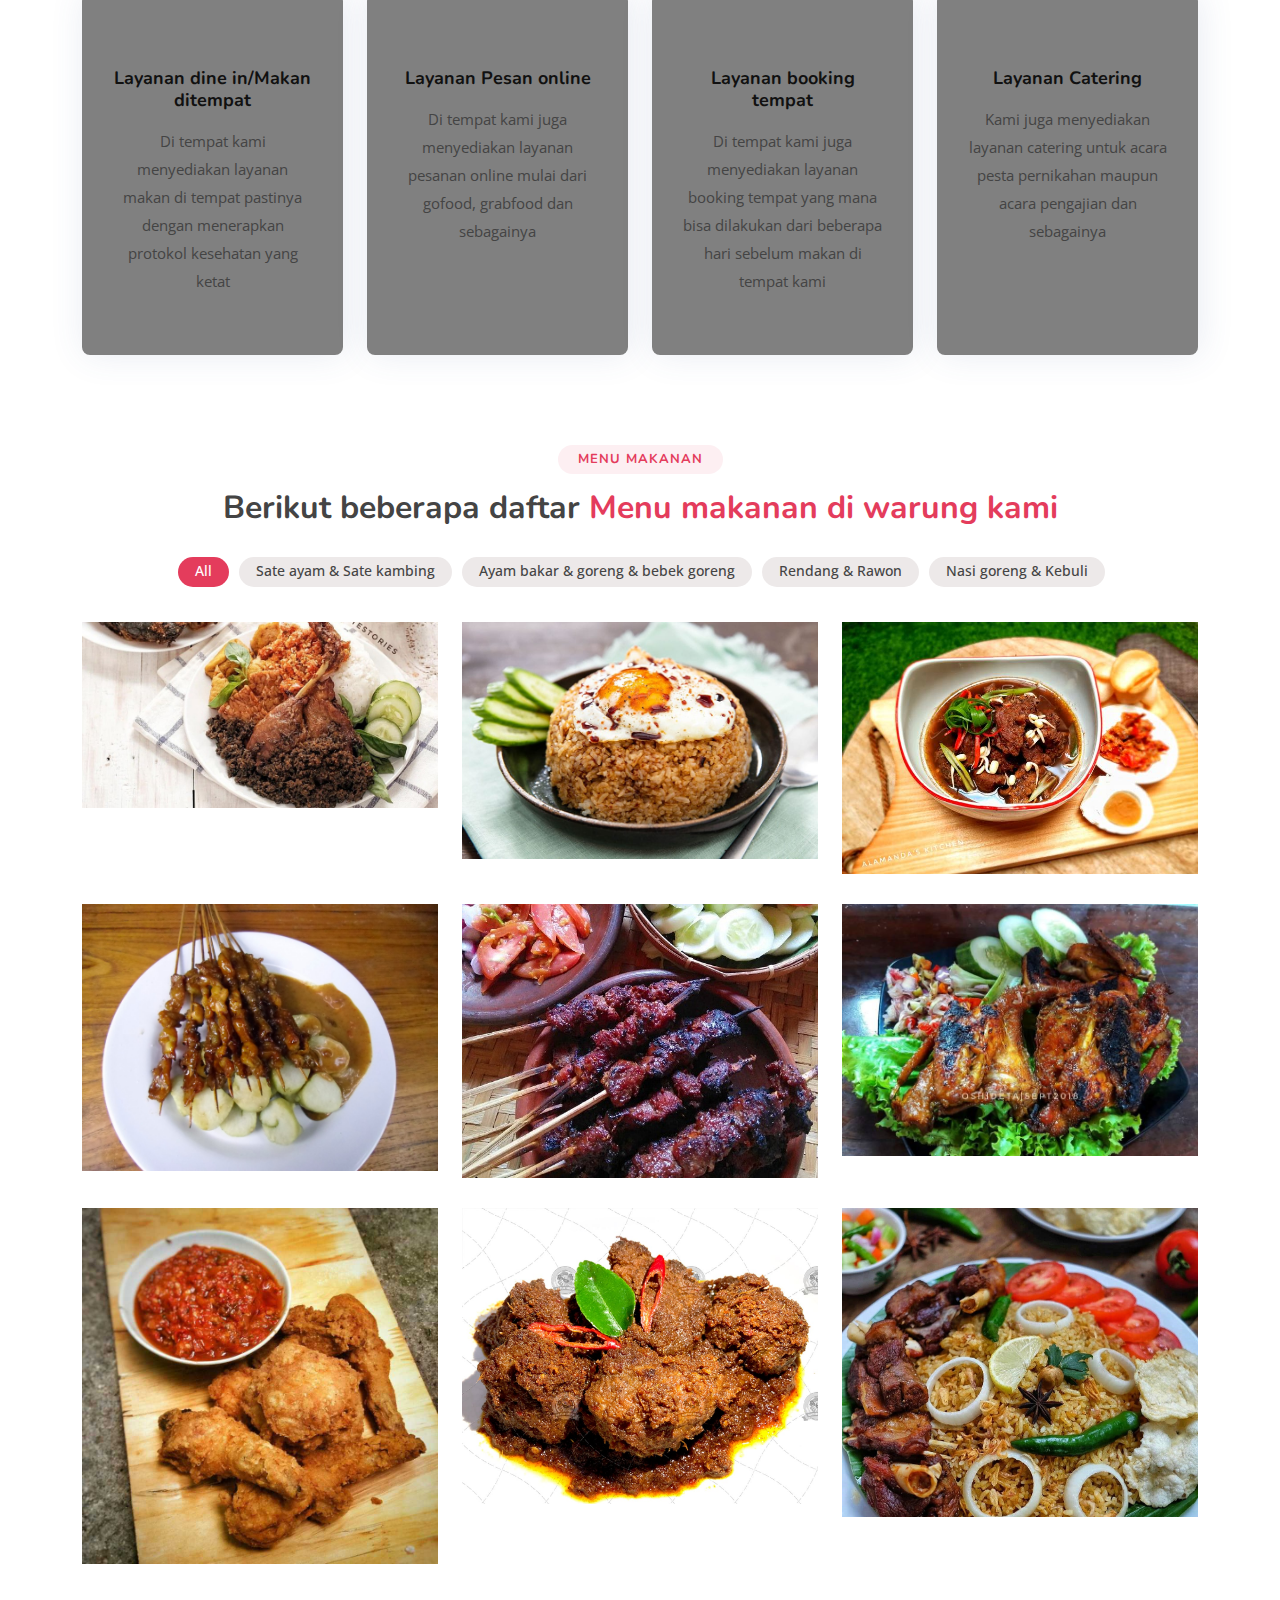
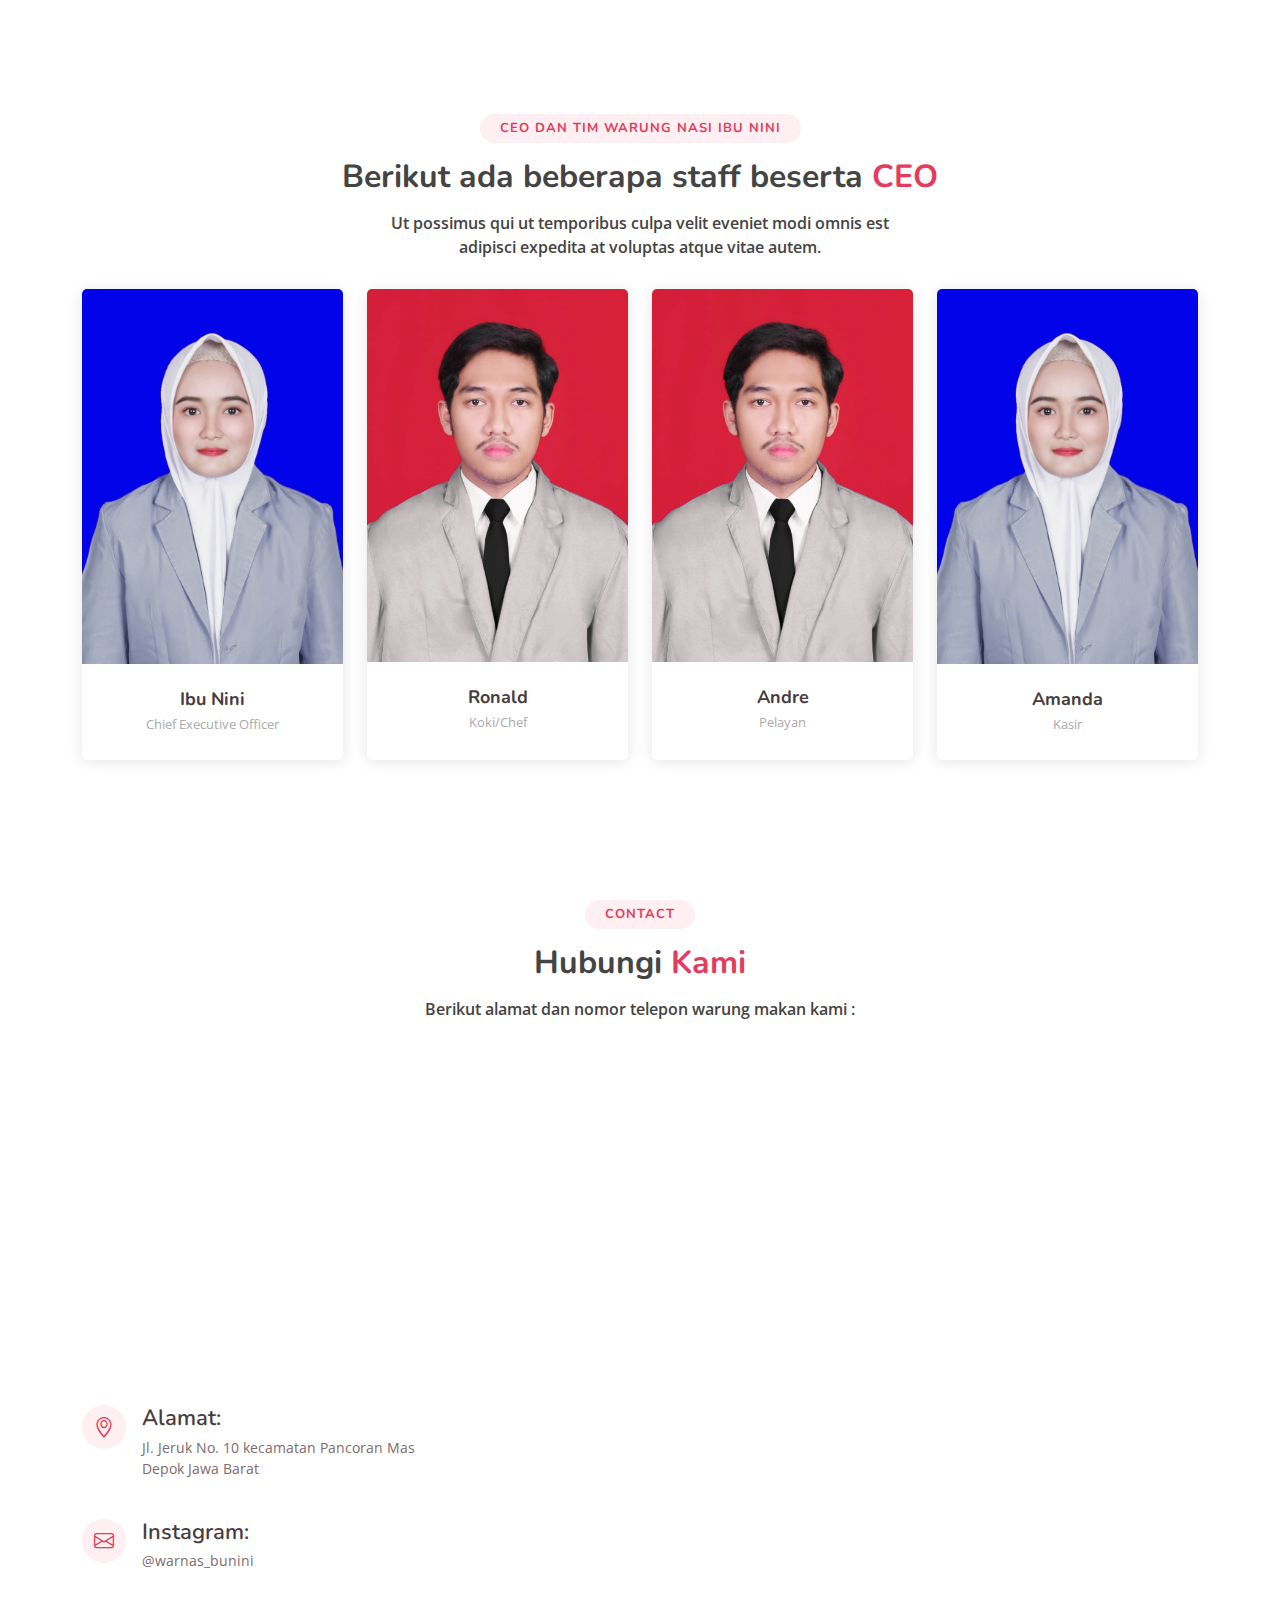
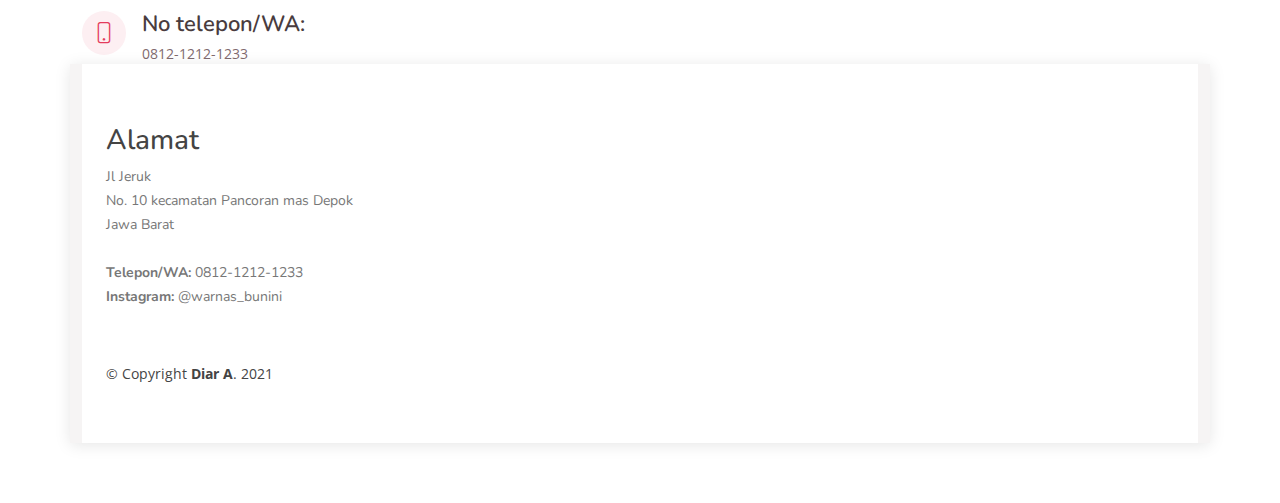
==== commit fb8e0cab: "add new image and modified file index.html" ====
--- a/about.html
+++ b/about.html
@@ -274,7 +274,7 @@
             <div class="col-lg-3 col-md-6 d-flex align-items-stretch">
               <div class="member">
                 <div class="member-img">
-                  <img src="assets/img/team/nisa.jpg" class="img-fluid" alt="">
+                  <img src="assets/img/team/nisa1.jpg" class="img-fluid" alt="">
                   <div class="social">
                     <a href=""><i class="bi bi-twitter"></i></a>
                     <a href=""><i class="bi bi-facebook"></i></a>
@@ -292,7 +292,7 @@
             <div class="col-lg-3 col-md-6 d-flex align-items-stretch">
               <div class="member">
                 <div class="member-img">
-                  <img src="assets/img/team/Diar.jpg" class="img-fluid" alt="">
+                  <img src="assets/img/team/diar1.jpg" class="img-fluid" alt="">
                   <div class="social">
                     <a href=""><i class="bi bi-twitter"></i></a>
                     <a href=""><i class="bi bi-facebook"></i></a>
@@ -310,7 +310,7 @@
             <div class="col-lg-3 col-md-6 d-flex align-items-stretch">
               <div class="member">
                 <div class="member-img">
-                  <img src="assets/img/team/Diar.jpg" class="img-fluid" alt="">
+                  <img src="assets/img/team/diar1.jpg" class="img-fluid" alt="">
                   <div class="social">
                     <a href=""><i class="bi bi-twitter"></i></a>
                     <a href=""><i class="bi bi-facebook"></i></a>
@@ -328,7 +328,7 @@
             <div class="col-lg-3 col-md-6 d-flex align-items-stretch">
               <div class="member">
                 <div class="member-img">
-                  <img src="assets/img/team/nisa.jpg" class="img-fluid" alt="">
+                  <img src="assets/img/team/nisa1.jpg" class="img-fluid" alt="">
                   <div class="social">
                     <a href=""><i class="bi bi-twitter"></i></a>
                     <a href=""><i class="bi bi-facebook"></i></a>
